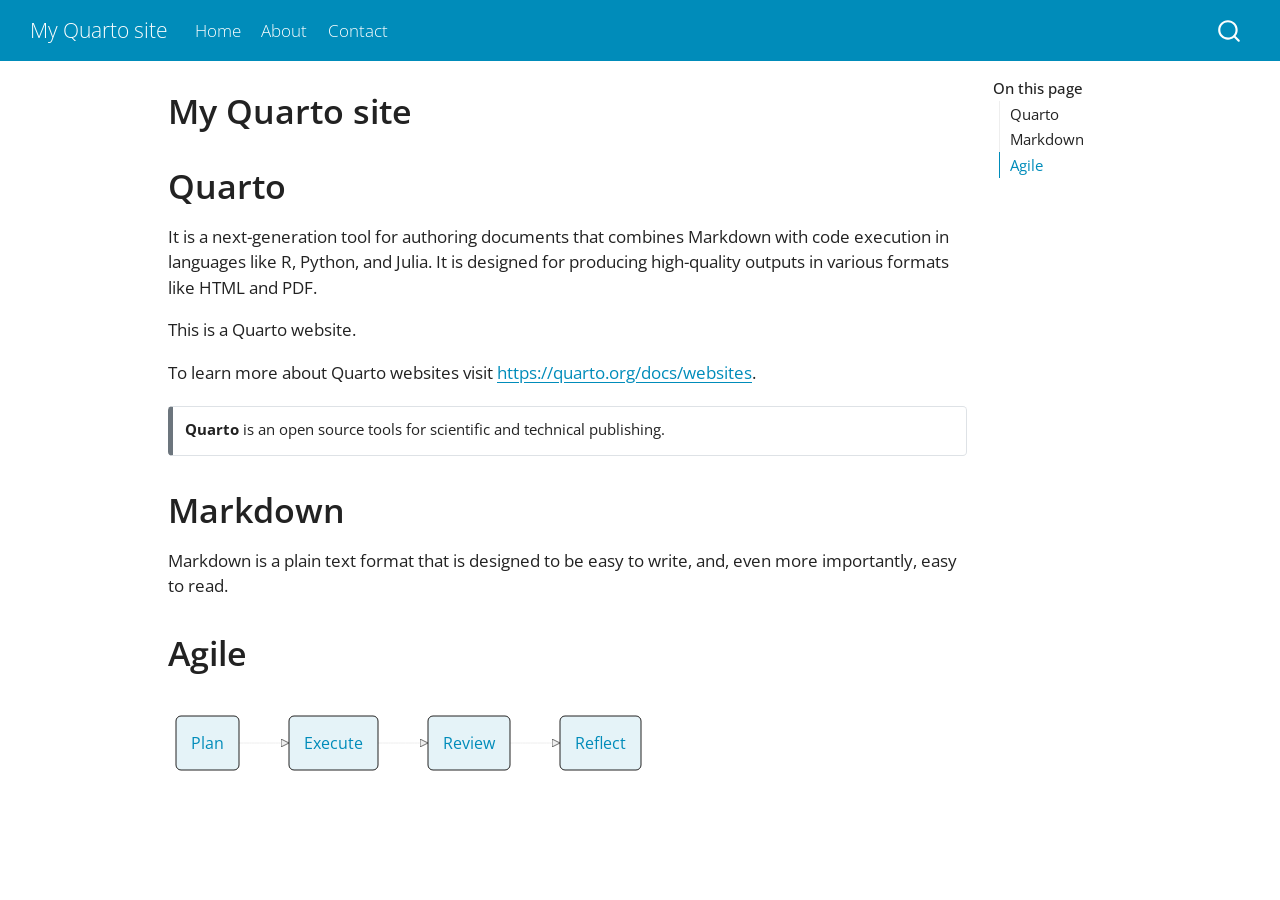
==== index.html @ 15bb440a "Built site for gh-pages" ====
<!DOCTYPE html>
<html xmlns="http://www.w3.org/1999/xhtml" lang="en" xml:lang="en"><head>

<meta charset="utf-8">
<meta name="generator" content="quarto-1.6.32">

<meta name="viewport" content="width=device-width, initial-scale=1.0, user-scalable=yes">


<title>My Quarto site</title>
<style>
code{white-space: pre-wrap;}
span.smallcaps{font-variant: small-caps;}
div.columns{display: flex; gap: min(4vw, 1.5em);}
div.column{flex: auto; overflow-x: auto;}
div.hanging-indent{margin-left: 1.5em; text-indent: -1.5em;}
ul.task-list{list-style: none;}
ul.task-list li input[type="checkbox"] {
  width: 0.8em;
  margin: 0 0.8em 0.2em -1em; /* quarto-specific, see https://github.com/quarto-dev/quarto-cli/issues/4556 */ 
  vertical-align: middle;
}
</style>


<script src="site_libs/quarto-nav/quarto-nav.js"></script>
<script src="site_libs/quarto-nav/headroom.min.js"></script>
<script src="site_libs/clipboard/clipboard.min.js"></script>
<script src="site_libs/quarto-search/autocomplete.umd.js"></script>
<script src="site_libs/quarto-search/fuse.min.js"></script>
<script src="site_libs/quarto-search/quarto-search.js"></script>
<meta name="quarto:offset" content="./">
<script src="site_libs/quarto-html/quarto.js"></script>
<script src="site_libs/quarto-html/popper.min.js"></script>
<script src="site_libs/quarto-html/tippy.umd.min.js"></script>
<script src="site_libs/quarto-html/anchor.min.js"></script>
<link href="site_libs/quarto-html/tippy.css" rel="stylesheet">
<link href="site_libs/quarto-html/quarto-syntax-highlighting-2486e1f0a3ee9ee1fc393803a1361cdb.css" rel="stylesheet" id="quarto-text-highlighting-styles">
<script src="site_libs/bootstrap/bootstrap.min.js"></script>
<link href="site_libs/bootstrap/bootstrap-icons.css" rel="stylesheet">
<link href="site_libs/bootstrap/bootstrap-3945ee712a8aea7ac4de3d76053614ef.min.css" rel="stylesheet" append-hash="true" id="quarto-bootstrap" data-mode="light">
<script id="quarto-search-options" type="application/json">{
  "location": "navbar",
  "copy-button": false,
  "collapse-after": 3,
  "panel-placement": "end",
  "type": "overlay",
  "limit": 50,
  "keyboard-shortcut": [
    "f",
    "/",
    "s"
  ],
  "show-item-context": false,
  "language": {
    "search-no-results-text": "No results",
    "search-matching-documents-text": "matching documents",
    "search-copy-link-title": "Copy link to search",
    "search-hide-matches-text": "Hide additional matches",
    "search-more-match-text": "more match in this document",
    "search-more-matches-text": "more matches in this document",
    "search-clear-button-title": "Clear",
    "search-text-placeholder": "",
    "search-detached-cancel-button-title": "Cancel",
    "search-submit-button-title": "Submit",
    "search-label": "Search"
  }
}</script>
<script src="site_libs/quarto-diagram/mermaid.min.js"></script>
<script src="site_libs/quarto-diagram/mermaid-init.js"></script>
<link href="site_libs/quarto-diagram/mermaid.css" rel="stylesheet">


<link rel="stylesheet" href="styles.css">
</head>

<body class="nav-fixed">

<div id="quarto-search-results"></div>
  <header id="quarto-header" class="headroom fixed-top">
    <nav class="navbar navbar-expand-lg " data-bs-theme="dark">
      <div class="navbar-container container-fluid">
      <div class="navbar-brand-container mx-auto">
    <a class="navbar-brand" href="./index.html">
    <span class="navbar-title">My Quarto site</span>
    </a>
  </div>
            <div id="quarto-search" class="" title="Search"></div>
          <button class="navbar-toggler" type="button" data-bs-toggle="collapse" data-bs-target="#navbarCollapse" aria-controls="navbarCollapse" role="menu" aria-expanded="false" aria-label="Toggle navigation" onclick="if (window.quartoToggleHeadroom) { window.quartoToggleHeadroom(); }">
  <span class="navbar-toggler-icon"></span>
</button>
          <div class="collapse navbar-collapse" id="navbarCollapse">
            <ul class="navbar-nav navbar-nav-scroll me-auto">
  <li class="nav-item">
    <a class="nav-link active" href="./index.html" aria-current="page"> 
<span class="menu-text">Home</span></a>
  </li>  
  <li class="nav-item">
    <a class="nav-link" href="./about.html"> 
<span class="menu-text">About</span></a>
  </li>  
  <li class="nav-item">
    <a class="nav-link" href="./contact.html"> 
<span class="menu-text">Contact</span></a>
  </li>  
</ul>
          </div> <!-- /navcollapse -->
            <div class="quarto-navbar-tools">
</div>
      </div> <!-- /container-fluid -->
    </nav>
</header>
<!-- content -->
<div id="quarto-content" class="quarto-container page-columns page-rows-contents page-layout-article page-navbar">
<!-- sidebar -->
<!-- margin-sidebar -->
    <div id="quarto-margin-sidebar" class="sidebar margin-sidebar">
        <nav id="TOC" role="doc-toc" class="toc-active">
    <h2 id="toc-title">On this page</h2>
   
  <ul>
  <li><a href="#quarto" id="toc-quarto" class="nav-link active" data-scroll-target="#quarto">Quarto</a></li>
  <li><a href="#markdown" id="toc-markdown" class="nav-link" data-scroll-target="#markdown">Markdown</a></li>
  <li><a href="#agile" id="toc-agile" class="nav-link" data-scroll-target="#agile">Agile</a></li>
  </ul>
</nav>
    </div>
<!-- main -->
<main class="content" id="quarto-document-content">

<header id="title-block-header" class="quarto-title-block default">
<div class="quarto-title">
<h1 class="title">My Quarto site</h1>
</div>



<div class="quarto-title-meta">

    
  
    
  </div>
  


</header>


<section id="quarto" class="level1">
<h1>Quarto</h1>
<p>It is a next-generation tool for authoring documents that combines Markdown with code execution in languages like R, Python, and Julia. It is designed for producing high-quality outputs in various formats like HTML and PDF.</p>
<p>This is a Quarto website.</p>
<p>To learn more about Quarto websites visit <a href="https://quarto.org/docs/websites" class="uri">https://quarto.org/docs/websites</a>.</p>
<div class="callout callout-style-simple callout-none no-icon">
<div class="callout-body d-flex">
<div class="callout-icon-container">
<i class="callout-icon no-icon"></i>
</div>
<div class="callout-body-container">
<p><strong>Quarto</strong> is an open source tools for scientific and technical publishing.</p>
</div>
</div>
</div>
</section>
<section id="markdown" class="level1">
<h1>Markdown</h1>
<p>Markdown is a plain text format that is designed to be easy to write, and, even more importantly, easy to read.</p>
</section>
<section id="agile" class="level1">
<h1>Agile</h1>
<div class="cell" data-layout-align="default">
<div class="cell-output-display">
<div>
<p></p><figure class="figure"><p></p>
<div>
<pre class="mermaid mermaid-js">graph LR
    A(Plan) --&gt; B(Execute) --&gt; C(Review) --&gt; D(Reflect) 
</pre>
</div>
<p></p></figure><p></p>
</div>
</div>
</div>


</section>

</main> <!-- /main -->
<script id="quarto-html-after-body" type="application/javascript">
window.document.addEventListener("DOMContentLoaded", function (event) {
  const toggleBodyColorMode = (bsSheetEl) => {
    const mode = bsSheetEl.getAttribute("data-mode");
    const bodyEl = window.document.querySelector("body");
    if (mode === "dark") {
      bodyEl.classList.add("quarto-dark");
      bodyEl.classList.remove("quarto-light");
    } else {
      bodyEl.classList.add("quarto-light");
      bodyEl.classList.remove("quarto-dark");
    }
  }
  const toggleBodyColorPrimary = () => {
    const bsSheetEl = window.document.querySelector("link#quarto-bootstrap");
    if (bsSheetEl) {
      toggleBodyColorMode(bsSheetEl);
    }
  }
  toggleBodyColorPrimary();  
  const icon = "";
  const anchorJS = new window.AnchorJS();
  anchorJS.options = {
    placement: 'right',
    icon: icon
  };
  anchorJS.add('.anchored');
  const isCodeAnnotation = (el) => {
    for (const clz of el.classList) {
      if (clz.startsWith('code-annotation-')) {                     
        return true;
      }
    }
    return false;
  }
  const onCopySuccess = function(e) {
    // button target
    const button = e.trigger;
    // don't keep focus
    button.blur();
    // flash "checked"
    button.classList.add('code-copy-button-checked');
    var currentTitle = button.getAttribute("title");
    button.setAttribute("title", "Copied!");
    let tooltip;
    if (window.bootstrap) {
      button.setAttribute("data-bs-toggle", "tooltip");
      button.setAttribute("data-bs-placement", "left");
      button.setAttribute("data-bs-title", "Copied!");
      tooltip = new bootstrap.Tooltip(button, 
        { trigger: "manual", 
          customClass: "code-copy-button-tooltip",
          offset: [0, -8]});
      tooltip.show();    
    }
    setTimeout(function() {
      if (tooltip) {
        tooltip.hide();
        button.removeAttribute("data-bs-title");
        button.removeAttribute("data-bs-toggle");
        button.removeAttribute("data-bs-placement");
      }
      button.setAttribute("title", currentTitle);
      button.classList.remove('code-copy-button-checked');
    }, 1000);
    // clear code selection
    e.clearSelection();
  }
  const getTextToCopy = function(trigger) {
      const codeEl = trigger.previousElementSibling.cloneNode(true);
      for (const childEl of codeEl.children) {
        if (isCodeAnnotation(childEl)) {
          childEl.remove();
        }
      }
      return codeEl.innerText;
  }
  const clipboard = new window.ClipboardJS('.code-copy-button:not([data-in-quarto-modal])', {
    text: getTextToCopy
  });
  clipboard.on('success', onCopySuccess);
  if (window.document.getElementById('quarto-embedded-source-code-modal')) {
    // For code content inside modals, clipBoardJS needs to be initialized with a container option
    // TODO: Check when it could be a function (https://github.com/zenorocha/clipboard.js/issues/860)
    const clipboardModal = new window.ClipboardJS('.code-copy-button[data-in-quarto-modal]', {
      text: getTextToCopy,
      container: window.document.getElementById('quarto-embedded-source-code-modal')
    });
    clipboardModal.on('success', onCopySuccess);
  }
    var localhostRegex = new RegExp(/^(?:http|https):\/\/localhost\:?[0-9]*\//);
    var mailtoRegex = new RegExp(/^mailto:/);
      var filterRegex = new RegExp('/' + window.location.host + '/');
    var isInternal = (href) => {
        return filterRegex.test(href) || localhostRegex.test(href) || mailtoRegex.test(href);
    }
    // Inspect non-navigation links and adorn them if external
 	var links = window.document.querySelectorAll('a[href]:not(.nav-link):not(.navbar-brand):not(.toc-action):not(.sidebar-link):not(.sidebar-item-toggle):not(.pagination-link):not(.no-external):not([aria-hidden]):not(.dropdown-item):not(.quarto-navigation-tool):not(.about-link)');
    for (var i=0; i<links.length; i++) {
      const link = links[i];
      if (!isInternal(link.href)) {
        // undo the damage that might have been done by quarto-nav.js in the case of
        // links that we want to consider external
        if (link.dataset.originalHref !== undefined) {
          link.href = link.dataset.originalHref;
        }
      }
    }
  function tippyHover(el, contentFn, onTriggerFn, onUntriggerFn) {
    const config = {
      allowHTML: true,
      maxWidth: 500,
      delay: 100,
      arrow: false,
      appendTo: function(el) {
          return el.parentElement;
      },
      interactive: true,
      interactiveBorder: 10,
      theme: 'quarto',
      placement: 'bottom-start',
    };
    if (contentFn) {
      config.content = contentFn;
    }
    if (onTriggerFn) {
      config.onTrigger = onTriggerFn;
    }
    if (onUntriggerFn) {
      config.onUntrigger = onUntriggerFn;
    }
    window.tippy(el, config); 
  }
  const noterefs = window.document.querySelectorAll('a[role="doc-noteref"]');
  for (var i=0; i<noterefs.length; i++) {
    const ref = noterefs[i];
    tippyHover(ref, function() {
      // use id or data attribute instead here
      let href = ref.getAttribute('data-footnote-href') || ref.getAttribute('href');
      try { href = new URL(href).hash; } catch {}
      const id = href.replace(/^#\/?/, "");
      const note = window.document.getElementById(id);
      if (note) {
        return note.innerHTML;
      } else {
        return "";
      }
    });
  }
  const xrefs = window.document.querySelectorAll('a.quarto-xref');
  const processXRef = (id, note) => {
    // Strip column container classes
    const stripColumnClz = (el) => {
      el.classList.remove("page-full", "page-columns");
      if (el.children) {
        for (const child of el.children) {
          stripColumnClz(child);
        }
      }
    }
    stripColumnClz(note)
    if (id === null || id.startsWith('sec-')) {
      // Special case sections, only their first couple elements
      const container = document.createElement("div");
      if (note.children && note.children.length > 2) {
        container.appendChild(note.children[0].cloneNode(true));
        for (let i = 1; i < note.children.length; i++) {
          const child = note.children[i];
          if (child.tagName === "P" && child.innerText === "") {
            continue;
          } else {
            container.appendChild(child.cloneNode(true));
            break;
          }
        }
        if (window.Quarto?.typesetMath) {
          window.Quarto.typesetMath(container);
        }
        return container.innerHTML
      } else {
        if (window.Quarto?.typesetMath) {
          window.Quarto.typesetMath(note);
        }
        return note.innerHTML;
      }
    } else {
      // Remove any anchor links if they are present
      const anchorLink = note.querySelector('a.anchorjs-link');
      if (anchorLink) {
        anchorLink.remove();
      }
      if (window.Quarto?.typesetMath) {
        window.Quarto.typesetMath(note);
      }
      // TODO in 1.5, we should make sure this works without a callout special case
      if (note.classList.contains("callout")) {
        return note.outerHTML;
      } else {
        return note.innerHTML;
      }
    }
  }
  for (var i=0; i<xrefs.length; i++) {
    const xref = xrefs[i];
    tippyHover(xref, undefined, function(instance) {
      instance.disable();
      let url = xref.getAttribute('href');
      let hash = undefined; 
      if (url.startsWith('#')) {
        hash = url;
      } else {
        try { hash = new URL(url).hash; } catch {}
      }
      if (hash) {
        const id = hash.replace(/^#\/?/, "");
        const note = window.document.getElementById(id);
        if (note !== null) {
          try {
            const html = processXRef(id, note.cloneNode(true));
            instance.setContent(html);
          } finally {
            instance.enable();
            instance.show();
          }
        } else {
          // See if we can fetch this
          fetch(url.split('#')[0])
          .then(res => res.text())
          .then(html => {
            const parser = new DOMParser();
            const htmlDoc = parser.parseFromString(html, "text/html");
            const note = htmlDoc.getElementById(id);
            if (note !== null) {
              const html = processXRef(id, note);
              instance.setContent(html);
            } 
          }).finally(() => {
            instance.enable();
            instance.show();
          });
        }
      } else {
        // See if we can fetch a full url (with no hash to target)
        // This is a special case and we should probably do some content thinning / targeting
        fetch(url)
        .then(res => res.text())
        .then(html => {
          const parser = new DOMParser();
          const htmlDoc = parser.parseFromString(html, "text/html");
          const note = htmlDoc.querySelector('main.content');
          if (note !== null) {
            // This should only happen for chapter cross references
            // (since there is no id in the URL)
            // remove the first header
            if (note.children.length > 0 && note.children[0].tagName === "HEADER") {
              note.children[0].remove();
            }
            const html = processXRef(null, note);
            instance.setContent(html);
          } 
        }).finally(() => {
          instance.enable();
          instance.show();
        });
      }
    }, function(instance) {
    });
  }
      let selectedAnnoteEl;
      const selectorForAnnotation = ( cell, annotation) => {
        let cellAttr = 'data-code-cell="' + cell + '"';
        let lineAttr = 'data-code-annotation="' +  annotation + '"';
        const selector = 'span[' + cellAttr + '][' + lineAttr + ']';
        return selector;
      }
      const selectCodeLines = (annoteEl) => {
        const doc = window.document;
        const targetCell = annoteEl.getAttribute("data-target-cell");
        const targetAnnotation = annoteEl.getAttribute("data-target-annotation");
        const annoteSpan = window.document.querySelector(selectorForAnnotation(targetCell, targetAnnotation));
        const lines = annoteSpan.getAttribute("data-code-lines").split(",");
        const lineIds = lines.map((line) => {
          return targetCell + "-" + line;
        })
        let top = null;
        let height = null;
        let parent = null;
        if (lineIds.length > 0) {
            //compute the position of the single el (top and bottom and make a div)
            const el = window.document.getElementById(lineIds[0]);
            top = el.offsetTop;
            height = el.offsetHeight;
            parent = el.parentElement.parentElement;
          if (lineIds.length > 1) {
            const lastEl = window.document.getElementById(lineIds[lineIds.length - 1]);
            const bottom = lastEl.offsetTop + lastEl.offsetHeight;
            height = bottom - top;
          }
          if (top !== null && height !== null && parent !== null) {
            // cook up a div (if necessary) and position it 
            let div = window.document.getElementById("code-annotation-line-highlight");
            if (div === null) {
              div = window.document.createElement("div");
              div.setAttribute("id", "code-annotation-line-highlight");
              div.style.position = 'absolute';
              parent.appendChild(div);
            }
            div.style.top = top - 2 + "px";
            div.style.height = height + 4 + "px";
            div.style.left = 0;
            let gutterDiv = window.document.getElementById("code-annotation-line-highlight-gutter");
            if (gutterDiv === null) {
              gutterDiv = window.document.createElement("div");
              gutterDiv.setAttribute("id", "code-annotation-line-highlight-gutter");
              gutterDiv.style.position = 'absolute';
              const codeCell = window.document.getElementById(targetCell);
              const gutter = codeCell.querySelector('.code-annotation-gutter');
              gutter.appendChild(gutterDiv);
            }
            gutterDiv.style.top = top - 2 + "px";
            gutterDiv.style.height = height + 4 + "px";
          }
          selectedAnnoteEl = annoteEl;
        }
      };
      const unselectCodeLines = () => {
        const elementsIds = ["code-annotation-line-highlight", "code-annotation-line-highlight-gutter"];
        elementsIds.forEach((elId) => {
          const div = window.document.getElementById(elId);
          if (div) {
            div.remove();
          }
        });
        selectedAnnoteEl = undefined;
      };
        // Handle positioning of the toggle
    window.addEventListener(
      "resize",
      throttle(() => {
        elRect = undefined;
        if (selectedAnnoteEl) {
          selectCodeLines(selectedAnnoteEl);
        }
      }, 10)
    );
    function throttle(fn, ms) {
    let throttle = false;
    let timer;
      return (...args) => {
        if(!throttle) { // first call gets through
            fn.apply(this, args);
            throttle = true;
        } else { // all the others get throttled
            if(timer) clearTimeout(timer); // cancel #2
            timer = setTimeout(() => {
              fn.apply(this, args);
              timer = throttle = false;
            }, ms);
        }
      };
    }
      // Attach click handler to the DT
      const annoteDls = window.document.querySelectorAll('dt[data-target-cell]');
      for (const annoteDlNode of annoteDls) {
        annoteDlNode.addEventListener('click', (event) => {
          const clickedEl = event.target;
          if (clickedEl !== selectedAnnoteEl) {
            unselectCodeLines();
            const activeEl = window.document.querySelector('dt[data-target-cell].code-annotation-active');
            if (activeEl) {
              activeEl.classList.remove('code-annotation-active');
            }
            selectCodeLines(clickedEl);
            clickedEl.classList.add('code-annotation-active');
          } else {
            // Unselect the line
            unselectCodeLines();
            clickedEl.classList.remove('code-annotation-active');
          }
        });
      }
  const findCites = (el) => {
    const parentEl = el.parentElement;
    if (parentEl) {
      const cites = parentEl.dataset.cites;
      if (cites) {
        return {
          el,
          cites: cites.split(' ')
        };
      } else {
        return findCites(el.parentElement)
      }
    } else {
      return undefined;
    }
  };
  var bibliorefs = window.document.querySelectorAll('a[role="doc-biblioref"]');
  for (var i=0; i<bibliorefs.length; i++) {
    const ref = bibliorefs[i];
    const citeInfo = findCites(ref);
    if (citeInfo) {
      tippyHover(citeInfo.el, function() {
        var popup = window.document.createElement('div');
        citeInfo.cites.forEach(function(cite) {
          var citeDiv = window.document.createElement('div');
          citeDiv.classList.add('hanging-indent');
          citeDiv.classList.add('csl-entry');
          var biblioDiv = window.document.getElementById('ref-' + cite);
          if (biblioDiv) {
            citeDiv.innerHTML = biblioDiv.innerHTML;
          }
          popup.appendChild(citeDiv);
        });
        return popup.innerHTML;
      });
    }
  }
});
</script>
</div> <!-- /content -->




</body></html>
---- site_libs/quarto-html/tippy.css ----
.tippy-box[data-animation=fade][data-state=hidden]{opacity:0}[data-tippy-root]{max-width:calc(100vw - 10px)}.tippy-box{position:relative;background-color:#333;color:#fff;border-radius:4px;font-size:14px;line-height:1.4;white-space:normal;outline:0;transition-property:transform,visibility,opacity}.tippy-box[data-placement^=top]>.tippy-arrow{bottom:0}.tippy-box[data-placement^=top]>.tippy-arrow:before{bottom:-7px;left:0;border-width:8px 8px 0;border-top-color:initial;transform-origin:center top}.tippy-box[data-placement^=bottom]>.tippy-arrow{top:0}.tippy-box[data-placement^=bottom]>.tippy-arrow:before{top:-7px;left:0;border-width:0 8px 8px;border-bottom-color:initial;transform-origin:center bottom}.tippy-box[data-placement^=left]>.tippy-arrow{right:0}.tippy-box[data-placement^=left]>.tippy-arrow:before{border-width:8px 0 8px 8px;border-left-color:initial;right:-7px;transform-origin:center left}.tippy-box[data-placement^=right]>.tippy-arrow{left:0}.tippy-box[data-placement^=right]>.tippy-arrow:before{left:-7px;border-width:8px 8px 8px 0;border-right-color:initial;transform-origin:center right}.tippy-box[data-inertia][data-state=visible]{transition-timing-function:cubic-bezier(.54,1.5,.38,1.11)}.tippy-arrow{width:16px;height:16px;color:#333}.tippy-arrow:before{content:"";position:absolute;border-color:transparent;border-style:solid}.tippy-content{position:relative;padding:5px 9px;z-index:1}
---- site_libs/quarto-html/quarto-syntax-highlighting-2486e1f0a3ee9ee1fc393803a1361cdb.css ----
/* quarto syntax highlight colors */
:root {
  --quarto-hl-ot-color: #003B4F;
  --quarto-hl-at-color: #657422;
  --quarto-hl-ss-color: #20794D;
  --quarto-hl-an-color: #5E5E5E;
  --quarto-hl-fu-color: #4758AB;
  --quarto-hl-st-color: #20794D;
  --quarto-hl-cf-color: #003B4F;
  --quarto-hl-op-color: #5E5E5E;
  --quarto-hl-er-color: #AD0000;
  --quarto-hl-bn-color: #AD0000;
  --quarto-hl-al-color: #AD0000;
  --quarto-hl-va-color: #111111;
  --quarto-hl-bu-color: inherit;
  --quarto-hl-ex-color: inherit;
  --quarto-hl-pp-color: #AD0000;
  --quarto-hl-in-color: #5E5E5E;
  --quarto-hl-vs-color: #20794D;
  --quarto-hl-wa-color: #5E5E5E;
  --quarto-hl-do-color: #5E5E5E;
  --quarto-hl-im-color: #00769E;
  --quarto-hl-ch-color: #20794D;
  --quarto-hl-dt-color: #AD0000;
  --quarto-hl-fl-color: #AD0000;
  --quarto-hl-co-color: #5E5E5E;
  --quarto-hl-cv-color: #5E5E5E;
  --quarto-hl-cn-color: #8f5902;
  --quarto-hl-sc-color: #5E5E5E;
  --quarto-hl-dv-color: #AD0000;
  --quarto-hl-kw-color: #003B4F;
}

/* other quarto variables */
:root {
  --quarto-font-monospace: SFMono-Regular, Menlo, Monaco, Consolas, "Liberation Mono", "Courier New", monospace;
}

pre > code.sourceCode > span {
  color: #003B4F;
}

code span {
  color: #003B4F;
}

code.sourceCode > span {
  color: #003B4F;
}

div.sourceCode,
div.sourceCode pre.sourceCode {
  color: #003B4F;
}

code span.ot {
  color: #003B4F;
  font-style: inherit;
}

code span.at {
  color: #657422;
  font-style: inherit;
}

code span.ss {
  color: #20794D;
  font-style: inherit;
}

code span.an {
  color: #5E5E5E;
  font-style: inherit;
}

code span.fu {
  color: #4758AB;
  font-style: inherit;
}

code span.st {
  color: #20794D;
  font-style: inherit;
}

code span.cf {
  color: #003B4F;
  font-weight: bold;
  font-style: inherit;
}

code span.op {
  color: #5E5E5E;
  font-style: inherit;
}

code span.er {
  color: #AD0000;
  font-style: inherit;
}

code span.bn {
  color: #AD0000;
  font-style: inherit;
}

code span.al {
  color: #AD0000;
  font-style: inherit;
}

code span.va {
  color: #111111;
  font-style: inherit;
}

code span.bu {
  font-style: inherit;
}

code span.ex {
  font-style: inherit;
}

code span.pp {
  color: #AD0000;
  font-style: inherit;
}

code span.in {
  color: #5E5E5E;
  font-style: inherit;
}

code span.vs {
  color: #20794D;
  font-style: inherit;
}

code span.wa {
  color: #5E5E5E;
  font-style: italic;
}

code span.do {
  color: #5E5E5E;
  font-style: italic;
}

code span.im {
  color: #00769E;
  font-style: inherit;
}

code span.ch {
  color: #20794D;
  font-style: inherit;
}

code span.dt {
  color: #AD0000;
  font-style: inherit;
}

code span.fl {
  color: #AD0000;
  font-style: inherit;
}

code span.co {
  color: #5E5E5E;
  font-style: inherit;
}

code span.cv {
  color: #5E5E5E;
  font-style: italic;
}

code span.cn {
  color: #8f5902;
  font-style: inherit;
}

code span.sc {
  color: #5E5E5E;
  font-style: inherit;
}

code span.dv {
  color: #AD0000;
  font-style: inherit;
}

code span.kw {
  color: #003B4F;
  font-weight: bold;
  font-style: inherit;
}

.prevent-inlining {
  content: "</";
}

/*# sourceMappingURL=b94514f873b6ebc3b38fab26346a7c13.css.map */
---- site_libs/quarto-diagram/mermaid.css ----
.mermaidTooltip {
  position: absolute;
  text-align: center;
  max-width: 200px;
  padding: 2px;
  font-family: "trebuchet ms", verdana, arial;
  font-size: 12px;
  background: #ffffde;
  border: 1px solid #aaaa33;
  border-radius: 2px;
  pointer-events: none;
  z-index: 1000;
}
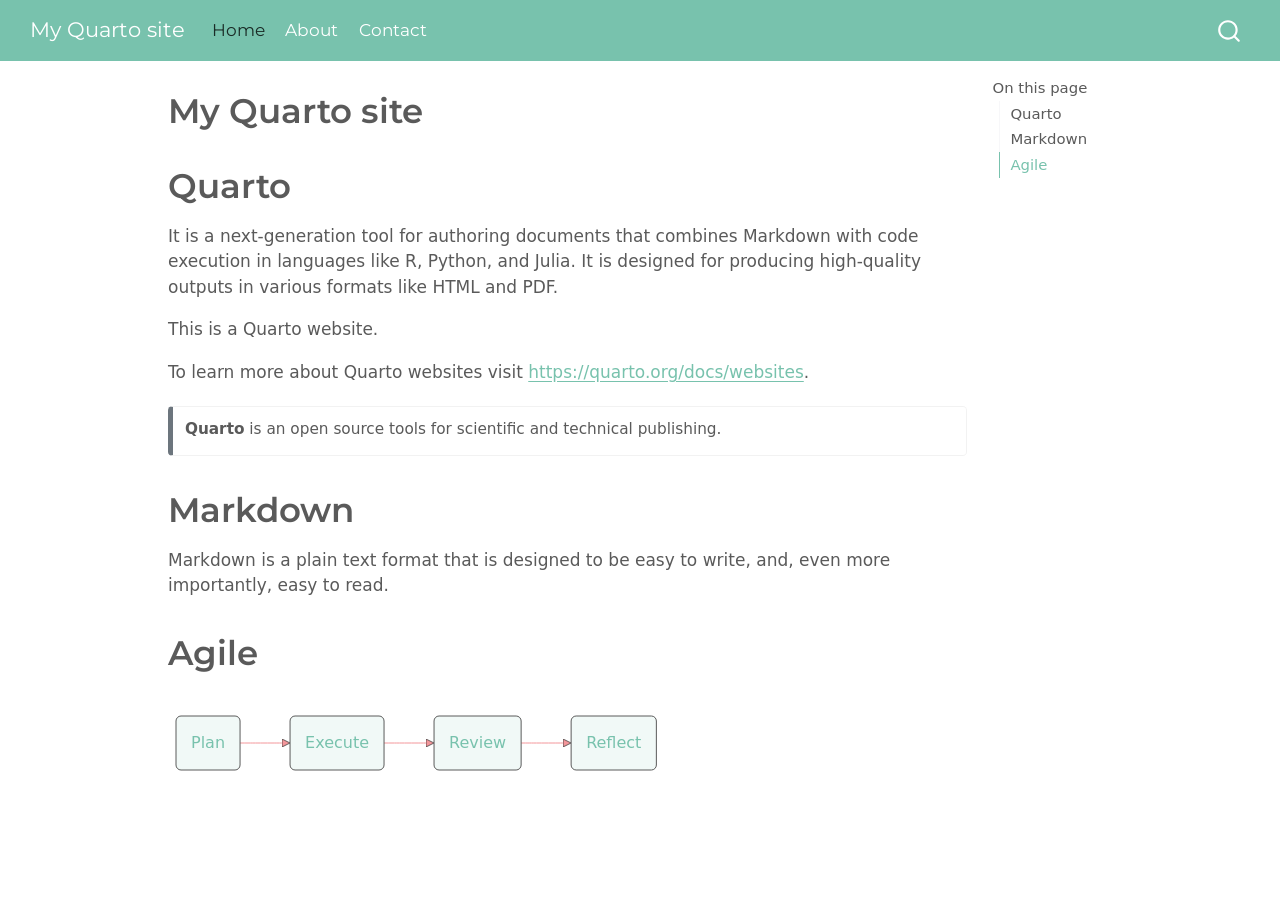
==== commit f53ebc9e: "Built site for gh-pages" ====
--- a/index.html
+++ b/index.html
@@ -38,7 +38,7 @@
 <link href="site_libs/quarto-html/quarto-syntax-highlighting-2486e1f0a3ee9ee1fc393803a1361cdb.css" rel="stylesheet" id="quarto-text-highlighting-styles">
 <script src="site_libs/bootstrap/bootstrap.min.js"></script>
 <link href="site_libs/bootstrap/bootstrap-icons.css" rel="stylesheet">
-<link href="site_libs/bootstrap/bootstrap-3945ee712a8aea7ac4de3d76053614ef.min.css" rel="stylesheet" append-hash="true" id="quarto-bootstrap" data-mode="light">
+<link href="site_libs/bootstrap/bootstrap-c14ecb615bd0bf811182ec1df9a11a30.min.css" rel="stylesheet" append-hash="true" id="quarto-bootstrap" data-mode="light">
 <script id="quarto-search-options" type="application/json">{
   "location": "navbar",
   "copy-button": false,
@@ -279,7 +279,7 @@
   }
     var localhostRegex = new RegExp(/^(?:http|https):\/\/localhost\:?[0-9]*\//);
     var mailtoRegex = new RegExp(/^mailto:/);
-      var filterRegex = new RegExp('/' + window.location.host + '/');
+      var filterRegex = new RegExp("https:\/\/marcius02\.github\.io\/DevOps_PRA\/");
     var isInternal = (href) => {
         return filterRegex.test(href) || localhostRegex.test(href) || mailtoRegex.test(href);
     }
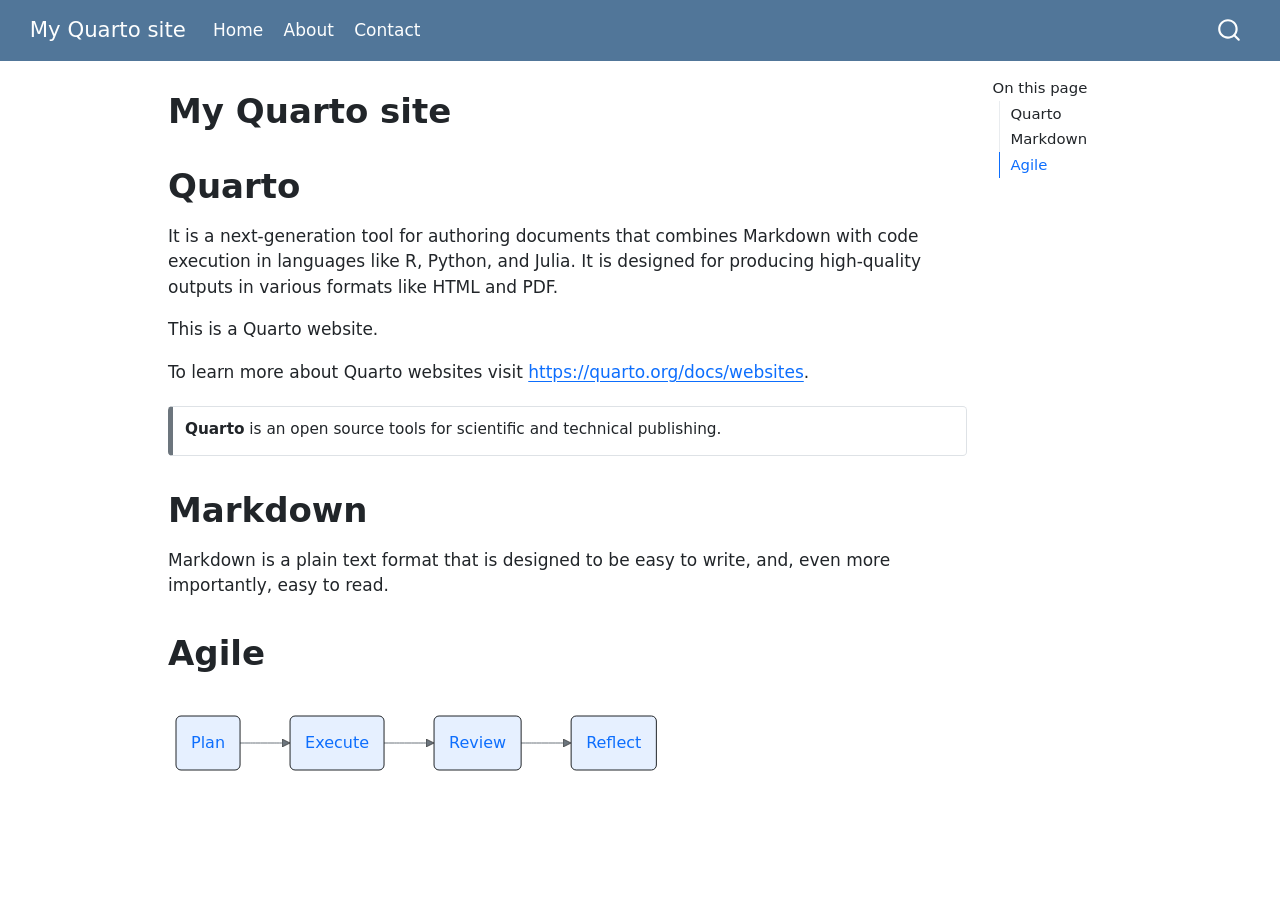
==== commit 998fefdd: "Built site for gh-pages" ====
--- a/index.html
+++ b/index.html
@@ -2,7 +2,7 @@
 <html xmlns="http://www.w3.org/1999/xhtml" lang="en" xml:lang="en"><head>
 
 <meta charset="utf-8">
-<meta name="generator" content="quarto-1.6.32">
+<meta name="generator" content="quarto-1.6.39">
 
 <meta name="viewport" content="width=device-width, initial-scale=1.0, user-scalable=yes">
 
@@ -35,10 +35,10 @@
 <script src="site_libs/quarto-html/tippy.umd.min.js"></script>
 <script src="site_libs/quarto-html/anchor.min.js"></script>
 <link href="site_libs/quarto-html/tippy.css" rel="stylesheet">
-<link href="site_libs/quarto-html/quarto-syntax-highlighting-2486e1f0a3ee9ee1fc393803a1361cdb.css" rel="stylesheet" id="quarto-text-highlighting-styles">
+<link href="site_libs/quarto-html/quarto-syntax-highlighting-e26003cea8cd680ca0c55a263523d882.css" rel="stylesheet" id="quarto-text-highlighting-styles">
 <script src="site_libs/bootstrap/bootstrap.min.js"></script>
 <link href="site_libs/bootstrap/bootstrap-icons.css" rel="stylesheet">
-<link href="site_libs/bootstrap/bootstrap-c14ecb615bd0bf811182ec1df9a11a30.min.css" rel="stylesheet" append-hash="true" id="quarto-bootstrap" data-mode="light">
+<link href="site_libs/bootstrap/bootstrap-41ce87c438ccaeb35f64ae41c48547a8.min.css" rel="stylesheet" append-hash="true" id="quarto-bootstrap" data-mode="light">
 <script id="quarto-search-options" type="application/json">{
   "location": "navbar",
   "copy-button": false,
@@ -269,8 +269,6 @@
   });
   clipboard.on('success', onCopySuccess);
   if (window.document.getElementById('quarto-embedded-source-code-modal')) {
-    // For code content inside modals, clipBoardJS needs to be initialized with a container option
-    // TODO: Check when it could be a function (https://github.com/zenorocha/clipboard.js/issues/860)
     const clipboardModal = new window.ClipboardJS('.code-copy-button[data-in-quarto-modal]', {
       text: getTextToCopy,
       container: window.document.getElementById('quarto-embedded-source-code-modal')
@@ -381,7 +379,6 @@
       if (window.Quarto?.typesetMath) {
         window.Quarto.typesetMath(note);
       }
-      // TODO in 1.5, we should make sure this works without a callout special case
       if (note.classList.contains("callout")) {
         return note.outerHTML;
       } else {
--- a/site_libs/quarto-html/quarto-syntax-highlighting-e26003cea8cd680ca0c55a263523d882.css
+++ b/site_libs/quarto-html/quarto-syntax-highlighting-e26003cea8cd680ca0c55a263523d882.css
@@ -0,0 +1,205 @@
+/* quarto syntax highlight colors */
+:root {
+  --quarto-hl-ot-color: #003B4F;
+  --quarto-hl-at-color: #657422;
+  --quarto-hl-ss-color: #20794D;
+  --quarto-hl-an-color: #5E5E5E;
+  --quarto-hl-fu-color: #4758AB;
+  --quarto-hl-st-color: #20794D;
+  --quarto-hl-cf-color: #003B4F;
+  --quarto-hl-op-color: #5E5E5E;
+  --quarto-hl-er-color: #AD0000;
+  --quarto-hl-bn-color: #AD0000;
+  --quarto-hl-al-color: #AD0000;
+  --quarto-hl-va-color: #111111;
+  --quarto-hl-bu-color: inherit;
+  --quarto-hl-ex-color: inherit;
+  --quarto-hl-pp-color: #AD0000;
+  --quarto-hl-in-color: #5E5E5E;
+  --quarto-hl-vs-color: #20794D;
+  --quarto-hl-wa-color: #5E5E5E;
+  --quarto-hl-do-color: #5E5E5E;
+  --quarto-hl-im-color: #00769E;
+  --quarto-hl-ch-color: #20794D;
+  --quarto-hl-dt-color: #AD0000;
+  --quarto-hl-fl-color: #AD0000;
+  --quarto-hl-co-color: #5E5E5E;
+  --quarto-hl-cv-color: #5E5E5E;
+  --quarto-hl-cn-color: #8f5902;
+  --quarto-hl-sc-color: #5E5E5E;
+  --quarto-hl-dv-color: #AD0000;
+  --quarto-hl-kw-color: #003B4F;
+}
+
+/* other quarto variables */
+:root {
+  --quarto-font-monospace: SFMono-Regular, Menlo, Monaco, Consolas, "Liberation Mono", "Courier New", monospace;
+}
+
+pre > code.sourceCode > span {
+  color: #003B4F;
+}
+
+code span {
+  color: #003B4F;
+}
+
+code.sourceCode > span {
+  color: #003B4F;
+}
+
+div.sourceCode,
+div.sourceCode pre.sourceCode {
+  color: #003B4F;
+}
+
+code span.ot {
+  color: #003B4F;
+  font-style: inherit;
+}
+
+code span.at {
+  color: #657422;
+  font-style: inherit;
+}
+
+code span.ss {
+  color: #20794D;
+  font-style: inherit;
+}
+
+code span.an {
+  color: #5E5E5E;
+  font-style: inherit;
+}
+
+code span.fu {
+  color: #4758AB;
+  font-style: inherit;
+}
+
+code span.st {
+  color: #20794D;
+  font-style: inherit;
+}
+
+code span.cf {
+  color: #003B4F;
+  font-weight: bold;
+  font-style: inherit;
+}
+
+code span.op {
+  color: #5E5E5E;
+  font-style: inherit;
+}
+
+code span.er {
+  color: #AD0000;
+  font-style: inherit;
+}
+
+code span.bn {
+  color: #AD0000;
+  font-style: inherit;
+}
+
+code span.al {
+  color: #AD0000;
+  font-style: inherit;
+}
+
+code span.va {
+  color: #111111;
+  font-style: inherit;
+}
+
+code span.bu {
+  font-style: inherit;
+}
+
+code span.ex {
+  font-style: inherit;
+}
+
+code span.pp {
+  color: #AD0000;
+  font-style: inherit;
+}
+
+code span.in {
+  color: #5E5E5E;
+  font-style: inherit;
+}
+
+code span.vs {
+  color: #20794D;
+  font-style: inherit;
+}
+
+code span.wa {
+  color: #5E5E5E;
+  font-style: italic;
+}
+
+code span.do {
+  color: #5E5E5E;
+  font-style: italic;
+}
+
+code span.im {
+  color: #00769E;
+  font-style: inherit;
+}
+
+code span.ch {
+  color: #20794D;
+  font-style: inherit;
+}
+
+code span.dt {
+  color: #AD0000;
+  font-style: inherit;
+}
+
+code span.fl {
+  color: #AD0000;
+  font-style: inherit;
+}
+
+code span.co {
+  color: #5E5E5E;
+  font-style: inherit;
+}
+
+code span.cv {
+  color: #5E5E5E;
+  font-style: italic;
+}
+
+code span.cn {
+  color: #8f5902;
+  font-style: inherit;
+}
+
+code span.sc {
+  color: #5E5E5E;
+  font-style: inherit;
+}
+
+code span.dv {
+  color: #AD0000;
+  font-style: inherit;
+}
+
+code span.kw {
+  color: #003B4F;
+  font-weight: bold;
+  font-style: inherit;
+}
+
+.prevent-inlining {
+  content: "</";
+}
+
+/*# sourceMappingURL=e90e9ab646ea9b1aaa61e089606e0f97.css.map */
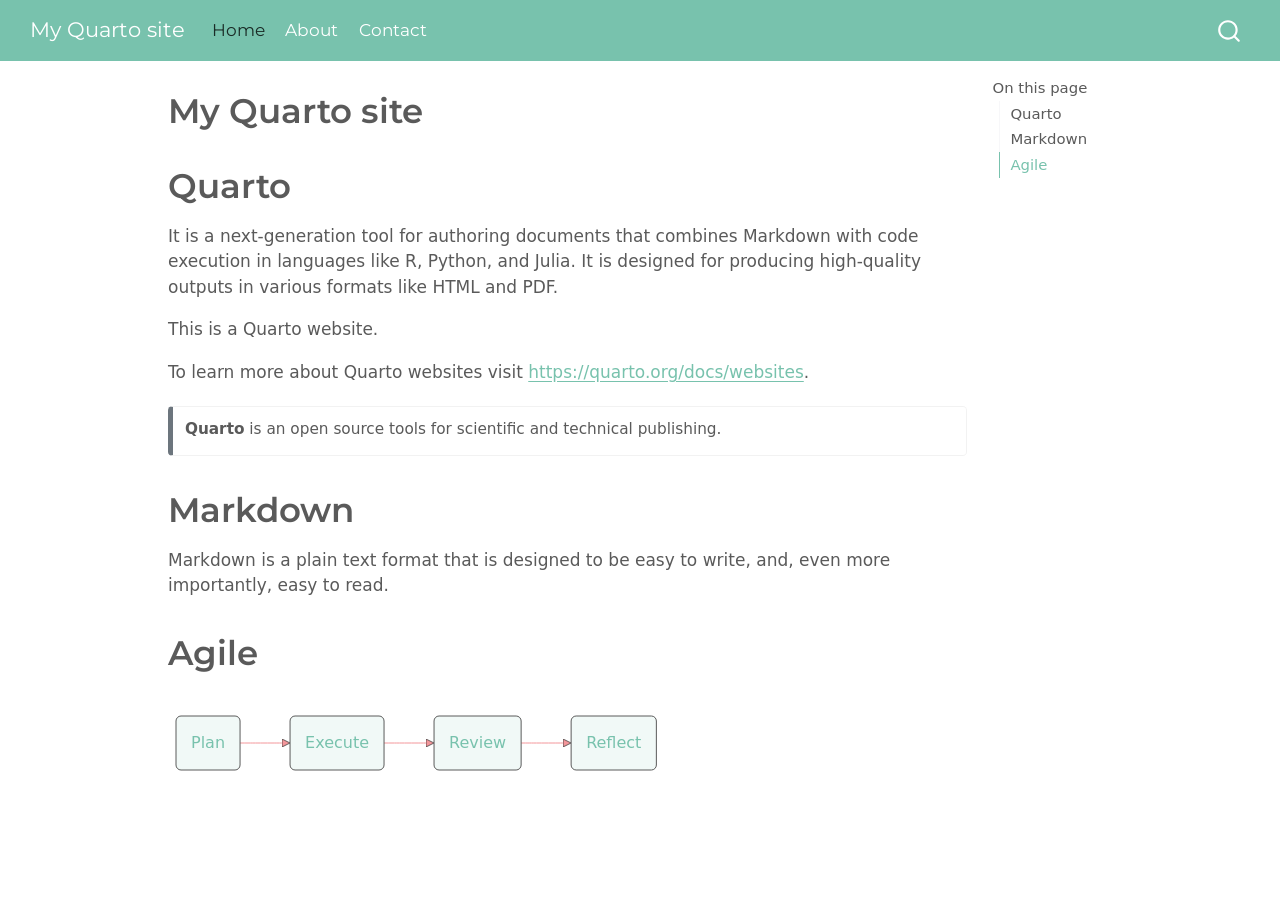
==== commit d33cfb66: "Built site for gh-pages" ====
--- a/index.html
+++ b/index.html
@@ -38,7 +38,7 @@
 <link href="site_libs/quarto-html/quarto-syntax-highlighting-e26003cea8cd680ca0c55a263523d882.css" rel="stylesheet" id="quarto-text-highlighting-styles">
 <script src="site_libs/bootstrap/bootstrap.min.js"></script>
 <link href="site_libs/bootstrap/bootstrap-icons.css" rel="stylesheet">
-<link href="site_libs/bootstrap/bootstrap-41ce87c438ccaeb35f64ae41c48547a8.min.css" rel="stylesheet" append-hash="true" id="quarto-bootstrap" data-mode="light">
+<link href="site_libs/bootstrap/bootstrap-0b2d8cd1112b59cf1d30298b44e2ceea.min.css" rel="stylesheet" append-hash="true" id="quarto-bootstrap" data-mode="light">
 <script id="quarto-search-options" type="application/json">{
   "location": "navbar",
   "copy-button": false,
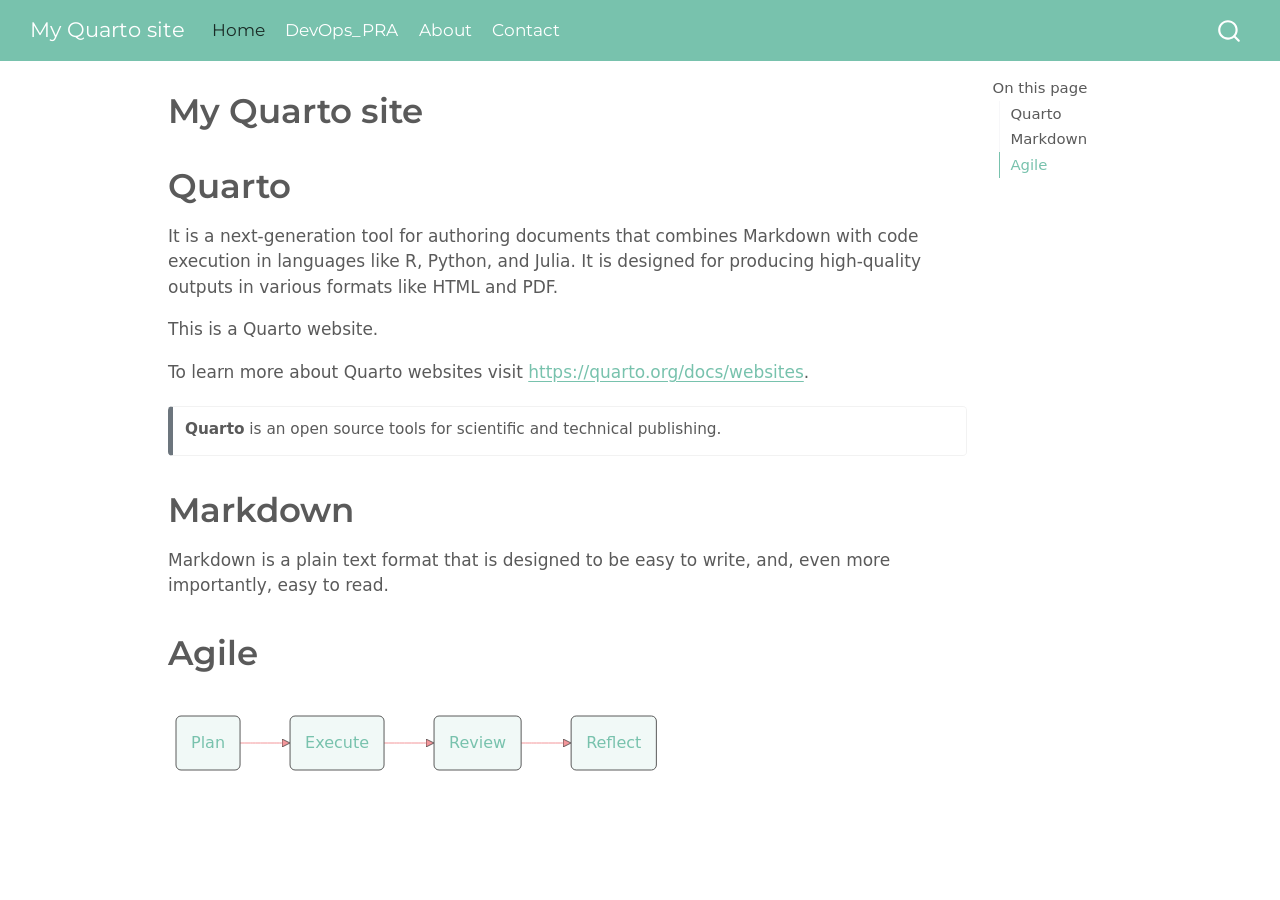
==== commit e778ed96: "Built site for gh-pages" ====
--- a/index.html
+++ b/index.html
@@ -71,7 +71,6 @@
 <link href="site_libs/quarto-diagram/mermaid.css" rel="stylesheet">
 
 
-<link rel="stylesheet" href="styles.css">
 </head>
 
 <body class="nav-fixed">
@@ -94,6 +93,10 @@
   <li class="nav-item">
     <a class="nav-link active" href="./index.html" aria-current="page"> 
 <span class="menu-text">Home</span></a>
+  </li>  
+  <li class="nav-item">
+    <a class="nav-link" href="./devops_pra.html"> 
+<span class="menu-text">DevOps_PRA</span></a>
   </li>  
   <li class="nav-item">
     <a class="nav-link" href="./about.html"> 
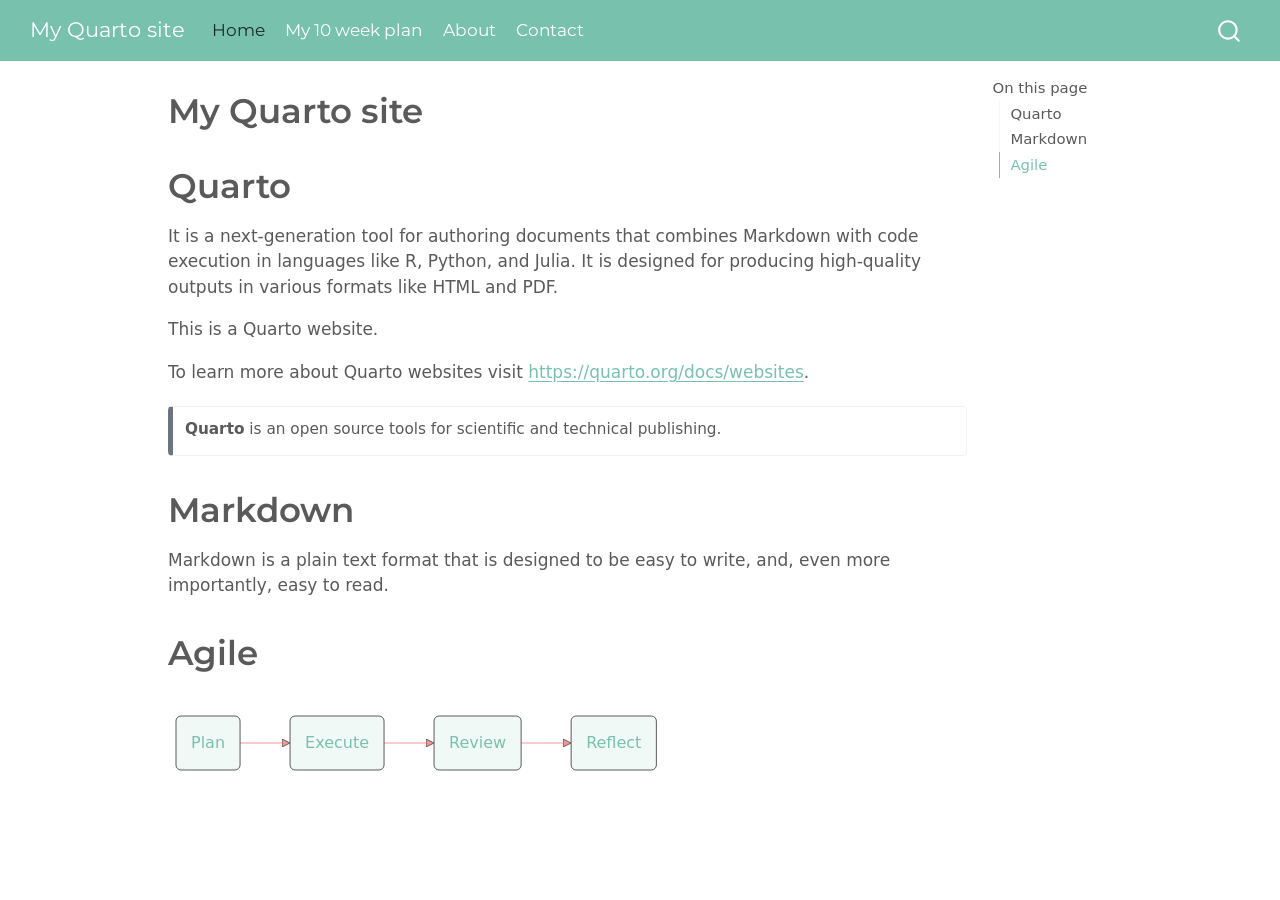
==== commit d2ed4d86: "Built site for gh-pages" ====
--- a/index.html
+++ b/index.html
@@ -38,7 +38,7 @@
 <link href="site_libs/quarto-html/quarto-syntax-highlighting-e26003cea8cd680ca0c55a263523d882.css" rel="stylesheet" id="quarto-text-highlighting-styles">
 <script src="site_libs/bootstrap/bootstrap.min.js"></script>
 <link href="site_libs/bootstrap/bootstrap-icons.css" rel="stylesheet">
-<link href="site_libs/bootstrap/bootstrap-0b2d8cd1112b59cf1d30298b44e2ceea.min.css" rel="stylesheet" append-hash="true" id="quarto-bootstrap" data-mode="light">
+<link href="site_libs/bootstrap/bootstrap-f5db9c6c211b3b239aa4ecd884c693e0.min.css" rel="stylesheet" append-hash="true" id="quarto-bootstrap" data-mode="light">
 <script id="quarto-search-options" type="application/json">{
   "location": "navbar",
   "copy-button": false,
@@ -95,8 +95,8 @@
 <span class="menu-text">Home</span></a>
   </li>  
   <li class="nav-item">
-    <a class="nav-link" href="./devops_pra.html"> 
-<span class="menu-text">DevOps_PRA</span></a>
+    <a class="nav-link" href="./10_week_plan.html"> 
+<span class="menu-text">My 10 week plan</span></a>
   </li>  
   <li class="nav-item">
     <a class="nav-link" href="./about.html"> 
@@ -280,7 +280,7 @@
   }
     var localhostRegex = new RegExp(/^(?:http|https):\/\/localhost\:?[0-9]*\//);
     var mailtoRegex = new RegExp(/^mailto:/);
-      var filterRegex = new RegExp("https:\/\/marcius02\.github\.io\/DevOps_PRA\/");
+      var filterRegex = new RegExp('/' + window.location.host + '/');
     var isInternal = (href) => {
         return filterRegex.test(href) || localhostRegex.test(href) || mailtoRegex.test(href);
     }
